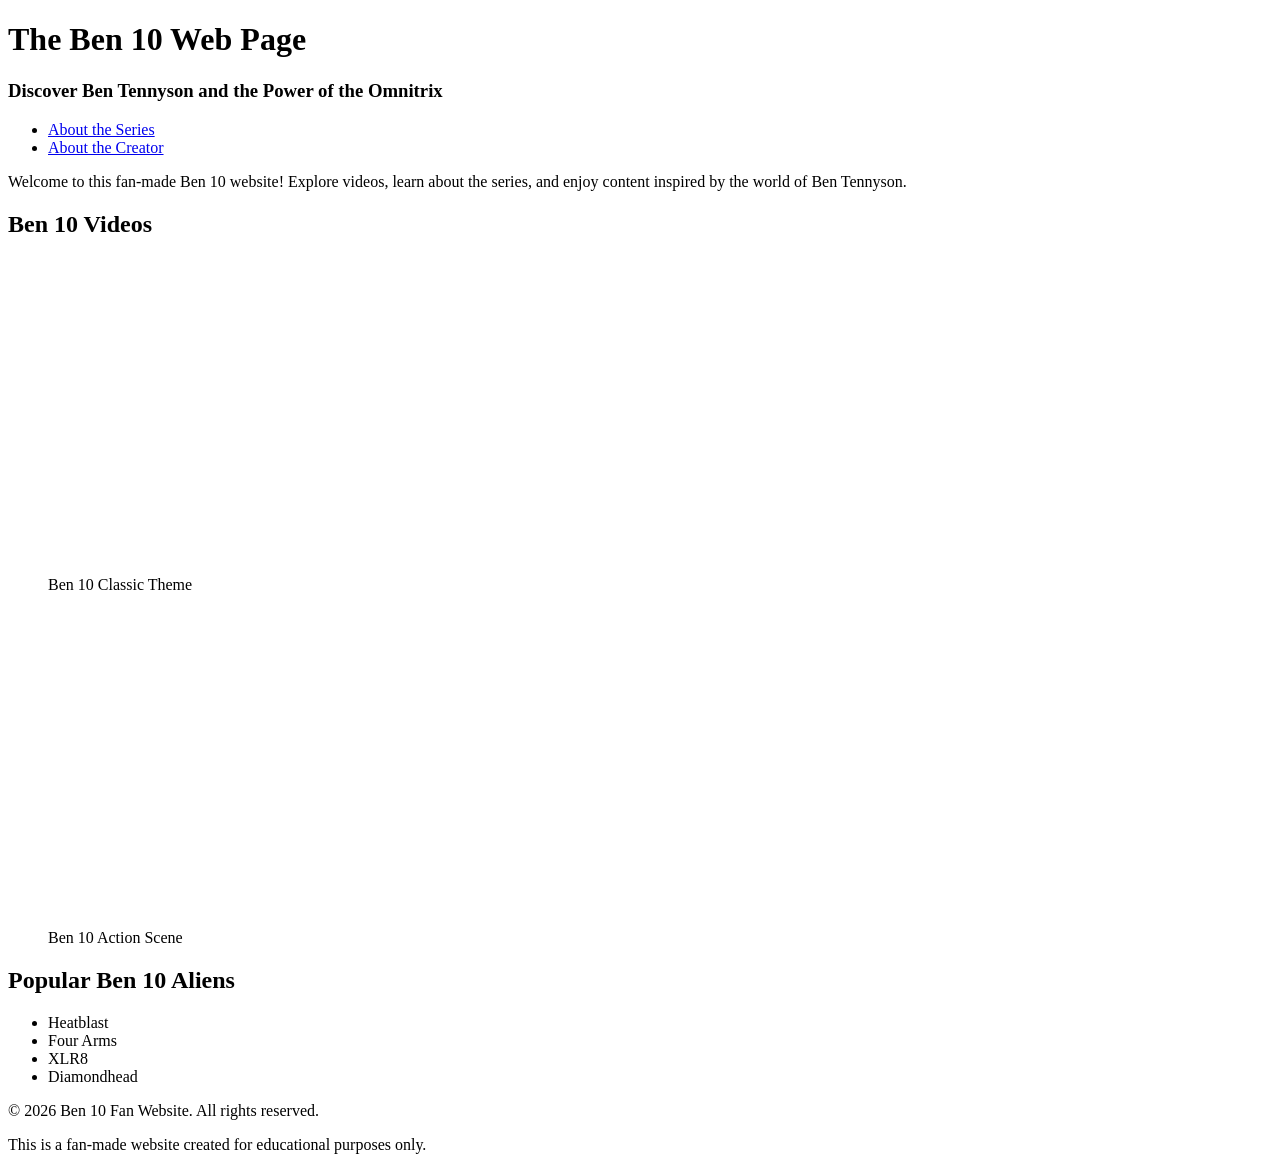
==== Ben 10/index.html @ e2be4060 "Add files via upload" ====
<!DOCTYPE html>
<html lang="en">
<head>
    <meta charset="UTF-8">
    <meta name="viewport" content="width=device-width, initial-scale=1.0">
    <title>The Ben 10 Web Page</title>
</head>
<body>

    <header>
        <h1>The Ben 10 Web Page</h1>
        <h3>Discover Ben Tennyson and the Power of the Omnitrix</h3>

        <nav>
            <ul>
                <li><a href="about.html" target="_blank">About the Series</a></li>
                <li><a href="about2.html"target="_blank">About the Creator</a></li>
            </ul>
        </nav>

        <p>
            Welcome to this fan-made Ben 10 website! Explore videos, learn about
            the series, and enjoy content inspired by the world of Ben Tennyson.
        </p>
    </header>

    <main>

        <section>
            <h2>Ben 10 Videos</h2>

            <figure>
                <iframe width="560" height="315"
                    src="https://www.youtube.com/embed/146wAzknjmM"
                    title="Ben 10 Video"
                    frameborder="0"
                    allow="accelerometer; autoplay; clipboard-write; encrypted-media; gyroscope; picture-in-picture"
                    allowfullscreen>
                </iframe>
                <figcaption>Ben 10 Classic Theme</figcaption>
            </figure>

            <figure>
                <iframe width="560" height="315"
                    src="https://www.youtube.com/embed/BGtFljqEHNE"
                    title="Ben 10 Video"
                    frameborder="0"
                    allow="accelerometer; autoplay; clipboard-write; encrypted-media; gyroscope; picture-in-picture"
                    allowfullscreen>
                </iframe>
                <figcaption>Ben 10 Action Scene</figcaption>
            </figure>

        </section>

        <section>
            <h2>Popular Ben 10 Aliens</h2>
            <ul>
                <li>Heatblast</li>
                <li>Four Arms</li>
                <li>XLR8</li>
                <li>Diamondhead</li>
            </ul>
        </section>

    </main>

    <footer>
        <p>© 2026 Ben 10 Fan Website. All rights reserved.</p>
        <p>This is a fan-made website created for educational purposes only.</p>
    </footer>

</body>
</html>
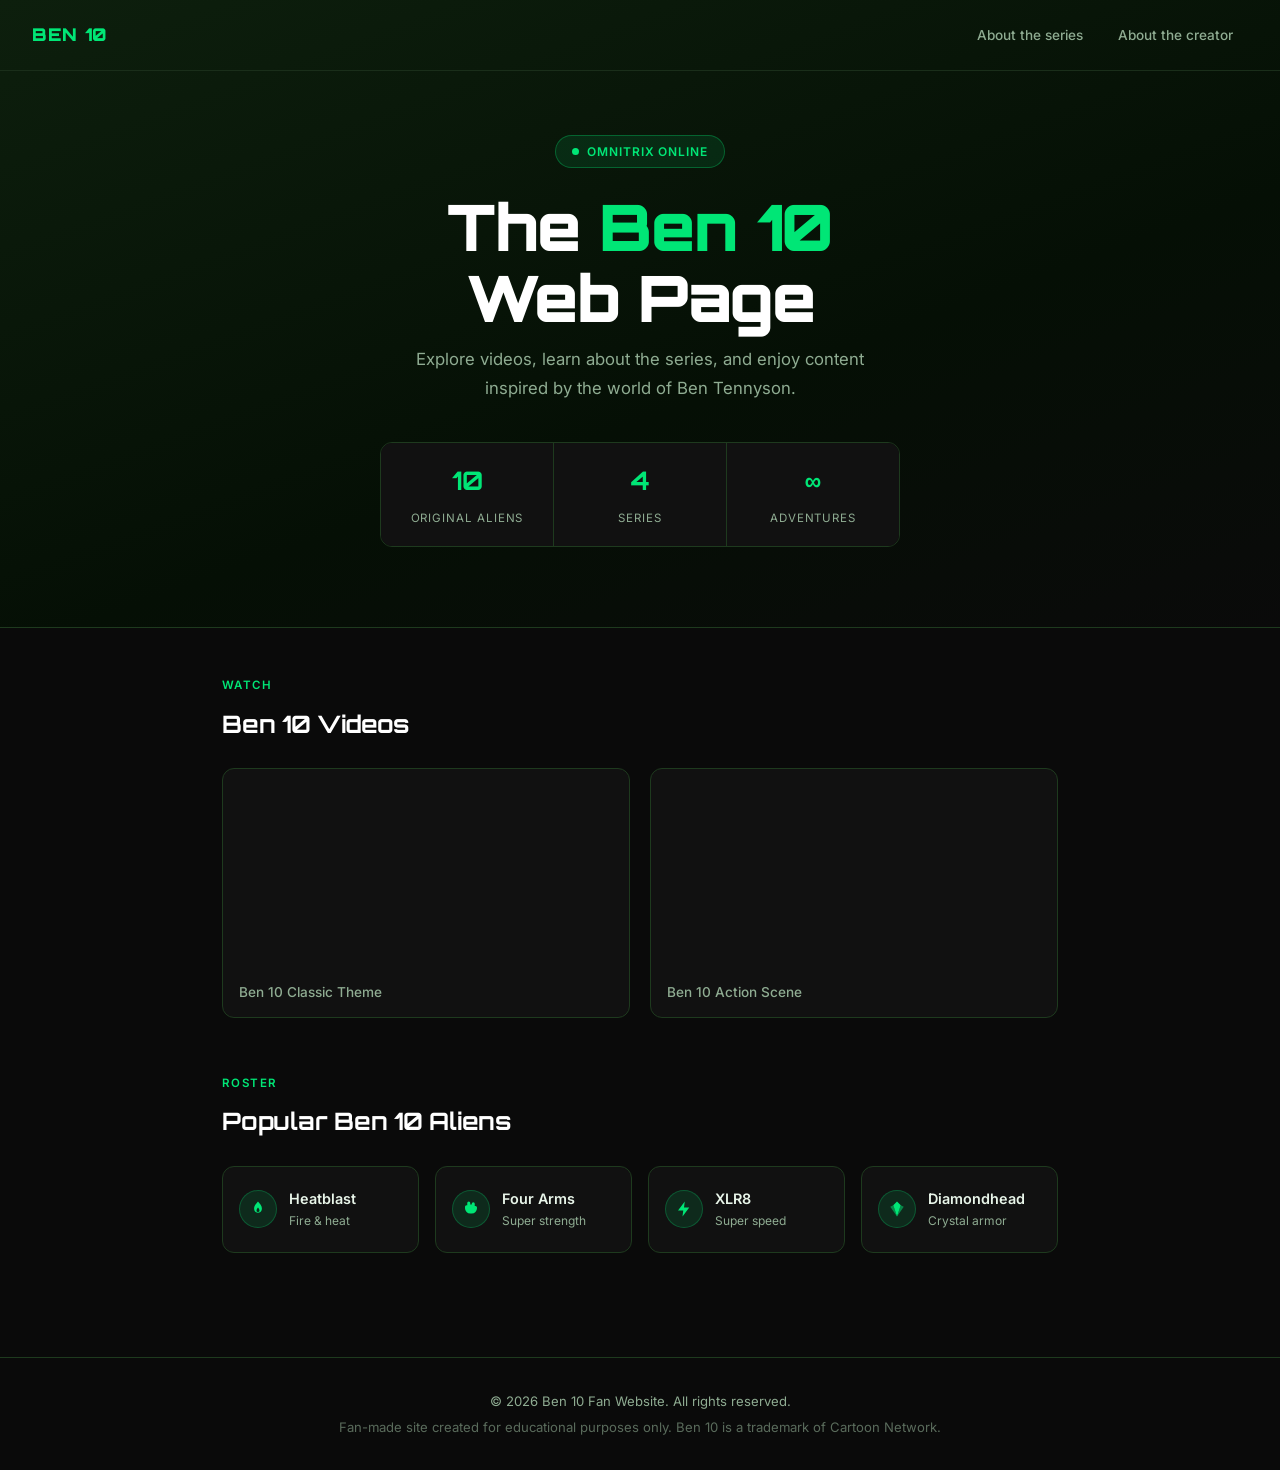
==== commit 9dd462b5: "Add files via upload" ====
--- a/Ben 10/index.html
+++ b/Ben 10/index.html
@@ -1,74 +1,433 @@
 <!DOCTYPE html>
 <html lang="en">
 <head>
-    <meta charset="UTF-8">
-    <meta name="viewport" content="width=device-width, initial-scale=1.0">
-    <title>The Ben 10 Web Page</title>
+  <meta charset="UTF-8" />
+  <meta name="viewport" content="width=device-width, initial-scale=1.0" />
+  <title>The Ben 10 Web Page</title>
+  <link href="https://fonts.googleapis.com/css2?family=Orbitron:wght@700;900&family=Inter:wght@400;500;600&display=swap" rel="stylesheet" />
+  <style>
+    *, *::before, *::after { box-sizing: border-box; margin: 0; padding: 0; }
+
+    :root {
+      --green:    #00e676;
+      --green-dark: #00c853;
+      --green-dim: #1b5e20;
+      --black:    #0a0a0a;
+      --card-bg:  #111111;
+      --card-border: #1e3a1e;
+      --text:     #e8f5e9;
+      --muted:    #8fac92;
+      --white:    #ffffff;
+    }
+
+    body {
+      background: var(--black);
+      color: var(--text);
+      font-family: 'Inter', sans-serif;
+      line-height: 1.7;
+      min-height: 100vh;
+    }
+
+    /* ── HEADER ── */
+    header {
+      background: linear-gradient(160deg, #0d1f0d 0%, #050f05 60%, #0a0a0a 100%);
+      border-bottom: 1px solid var(--card-border);
+      padding: 0 0 3rem;
+    }
+
+    .top-bar {
+      display: flex;
+      align-items: center;
+      justify-content: space-between;
+      padding: 1.25rem 2rem;
+      border-bottom: 1px solid #1a2e1a;
+    }
+
+    .logo {
+      font-family: 'Orbitron', monospace;
+      font-weight: 900;
+      font-size: 1.1rem;
+      color: var(--green);
+      letter-spacing: 0.05em;
+      text-decoration: none;
+    }
+
+    nav ul {
+      list-style: none;
+      display: flex;
+      gap: 0.25rem;
+    }
+
+    nav ul li a {
+      text-decoration: none;
+      color: var(--muted);
+      font-size: 0.85rem;
+      font-weight: 500;
+      padding: 0.4rem 0.9rem;
+      border-radius: 6px;
+      border: 1px solid transparent;
+      transition: color 0.2s, border-color 0.2s, background 0.2s;
+    }
+
+    nav ul li a:hover {
+      color: var(--green);
+      border-color: var(--green-dim);
+      background: rgba(0, 230, 118, 0.06);
+    }
+
+    /* ── HERO ── */
+    .hero {
+      text-align: center;
+      padding: 4rem 2rem 2rem;
+    }
+
+    .omnitrix-badge {
+      display: inline-flex;
+      align-items: center;
+      gap: 0.5rem;
+      background: rgba(0, 230, 118, 0.1);
+      border: 1px solid rgba(0, 230, 118, 0.3);
+      border-radius: 100px;
+      padding: 0.35rem 1rem;
+      font-size: 0.75rem;
+      font-weight: 600;
+      color: var(--green);
+      letter-spacing: 0.08em;
+      text-transform: uppercase;
+      margin-bottom: 1.5rem;
+    }
+
+    .omnitrix-dot {
+      width: 7px;
+      height: 7px;
+      border-radius: 50%;
+      background: var(--green);
+      animation: pulse 2s infinite;
+    }
+
+    @keyframes pulse {
+      0%, 100% { opacity: 1; }
+      50% { opacity: 0.3; }
+    }
+
+    h1 {
+      font-family: 'Orbitron', monospace;
+      font-weight: 900;
+      font-size: clamp(2.2rem, 6vw, 4rem);
+      color: var(--white);
+      line-height: 1.1;
+      letter-spacing: -0.02em;
+      margin-bottom: 0.75rem;
+    }
+
+    h1 span {
+      color: var(--green);
+    }
+
+    .hero-sub {
+      color: var(--muted);
+      font-size: 1.05rem;
+      max-width: 480px;
+      margin: 0 auto 2.5rem;
+    }
+
+    /* ── ALIEN STATS ── */
+    .stats-row {
+      display: flex;
+      justify-content: center;
+      gap: 0;
+      max-width: 520px;
+      margin: 0 auto;
+      border: 1px solid var(--card-border);
+      border-radius: 12px;
+      overflow: hidden;
+    }
+
+    .stat {
+      flex: 1;
+      padding: 1rem;
+      text-align: center;
+      border-right: 1px solid var(--card-border);
+      background: var(--card-bg);
+    }
+
+    .stat:last-child { border-right: none; }
+
+    .stat-num {
+      font-family: 'Orbitron', monospace;
+      font-weight: 700;
+      font-size: 1.6rem;
+      color: var(--green);
+      display: block;
+    }
+
+    .stat-label {
+      font-size: 0.72rem;
+      color: var(--muted);
+      text-transform: uppercase;
+      letter-spacing: 0.08em;
+    }
+
+    /* ── MAIN ── */
+    main {
+      max-width: 900px;
+      margin: 0 auto;
+      padding: 3rem 2rem;
+    }
+
+    section {
+      margin-bottom: 3.5rem;
+    }
+
+    .section-eyebrow {
+      font-size: 0.72rem;
+      font-weight: 600;
+      color: var(--green);
+      letter-spacing: 0.12em;
+      text-transform: uppercase;
+      margin-bottom: 0.5rem;
+    }
+
+    h2 {
+      font-family: 'Orbitron', monospace;
+      font-weight: 700;
+      font-size: 1.5rem;
+      color: var(--white);
+      margin-bottom: 1.5rem;
+      letter-spacing: -0.01em;
+    }
+
+    /* ── VIDEO GRID ── */
+    .video-grid {
+      display: grid;
+      grid-template-columns: repeat(auto-fit, minmax(280px, 1fr));
+      gap: 1.25rem;
+    }
+
+    .video-card {
+      background: var(--card-bg);
+      border: 1px solid var(--card-border);
+      border-radius: 12px;
+      overflow: hidden;
+      transition: border-color 0.2s, transform 0.2s;
+    }
+
+    .video-card:hover {
+      border-color: var(--green-dim);
+      transform: translateY(-2px);
+    }
+
+    .video-card iframe {
+      width: 100%;
+      height: 200px;
+      display: block;
+      border: none;
+    }
+
+    figcaption {
+      padding: 0.75rem 1rem;
+      font-size: 0.85rem;
+      color: var(--muted);
+      font-weight: 500;
+    }
+
+    /* ── ALIENS GRID ── */
+    .aliens-grid {
+      display: grid;
+      grid-template-columns: repeat(auto-fit, minmax(180px, 1fr));
+      gap: 1rem;
+    }
+
+    .alien-card {
+      background: var(--card-bg);
+      border: 1px solid var(--card-border);
+      border-radius: 12px;
+      padding: 1.25rem 1rem;
+      display: flex;
+      align-items: center;
+      gap: 0.75rem;
+      transition: border-color 0.2s, background 0.2s;
+    }
+
+    .alien-card:hover {
+      border-color: var(--green-dim);
+      background: #131f13;
+    }
+
+    .alien-icon {
+      width: 38px;
+      height: 38px;
+      border-radius: 50%;
+      background: rgba(0, 230, 118, 0.12);
+      border: 1px solid rgba(0, 230, 118, 0.25);
+      display: flex;
+      align-items: center;
+      justify-content: center;
+      flex-shrink: 0;
+    }
+
+    .alien-icon svg {
+      width: 18px;
+      height: 18px;
+      fill: var(--green);
+    }
+
+    .alien-name {
+      font-weight: 600;
+      font-size: 0.9rem;
+      color: var(--text);
+    }
+
+    .alien-power {
+      font-size: 0.75rem;
+      color: var(--muted);
+    }
+
+    /* ── FOOTER ── */
+    footer {
+      border-top: 1px solid var(--card-border);
+      padding: 2rem;
+      text-align: center;
+      color: var(--muted);
+      font-size: 0.82rem;
+    }
+
+    footer p + p {
+      margin-top: 0.25rem;
+      opacity: 0.6;
+    }
+
+    /* ── RESPONSIVE ── */
+    @media (max-width: 600px) {
+      .top-bar { padding: 1rem; }
+      .hero { padding: 2.5rem 1.25rem 1.5rem; }
+      main { padding: 2rem 1.25rem; }
+    }
+  </style>
 </head>
 <body>
 
-    <header>
-        <h1>The Ben 10 Web Page</h1>
-        <h3>Discover Ben Tennyson and the Power of the Omnitrix</h3>
-
-        <nav>
-            <ul>
-                <li><a href="about.html" target="_blank">About the Series</a></li>
-                <li><a href="about2.html"target="_blank">About the Creator</a></li>
-            </ul>
-        </nav>
-
-        <p>
-            Welcome to this fan-made Ben 10 website! Explore videos, learn about
-            the series, and enjoy content inspired by the world of Ben Tennyson.
-        </p>
-    </header>
-
-    <main>
-
-        <section>
-            <h2>Ben 10 Videos</h2>
-
-            <figure>
-                <iframe width="560" height="315"
-                    src="https://www.youtube.com/embed/146wAzknjmM"
-                    title="Ben 10 Video"
-                    frameborder="0"
-                    allow="accelerometer; autoplay; clipboard-write; encrypted-media; gyroscope; picture-in-picture"
-                    allowfullscreen>
-                </iframe>
-                <figcaption>Ben 10 Classic Theme</figcaption>
-            </figure>
-
-            <figure>
-                <iframe width="560" height="315"
-                    src="https://www.youtube.com/embed/BGtFljqEHNE"
-                    title="Ben 10 Video"
-                    frameborder="0"
-                    allow="accelerometer; autoplay; clipboard-write; encrypted-media; gyroscope; picture-in-picture"
-                    allowfullscreen>
-                </iframe>
-                <figcaption>Ben 10 Action Scene</figcaption>
-            </figure>
-
-        </section>
-
-        <section>
-            <h2>Popular Ben 10 Aliens</h2>
-            <ul>
-                <li>Heatblast</li>
-                <li>Four Arms</li>
-                <li>XLR8</li>
-                <li>Diamondhead</li>
-            </ul>
-        </section>
-
-    </main>
-
-    <footer>
-        <p>© 2026 Ben 10 Fan Website. All rights reserved.</p>
-        <p>This is a fan-made website created for educational purposes only.</p>
-    </footer>
+  <header>
+    <div class="top-bar">
+      <a class="logo" href="index.html">BEN&nbsp;10</a>
+      <nav>
+        <ul>
+          <li><a href="about.html">About the series</a></li>
+          <li><a href="about2.html">About the creator</a></li>
+        </ul>
+      </nav>
+    </div>
+
+    <div class="hero">
+      <div class="omnitrix-badge">
+        <span class="omnitrix-dot"></span>
+        Omnitrix Online
+      </div>
+      <h1>The <span>Ben 10</span><br>Web Page</h1>
+      <p class="hero-sub">Explore videos, learn about the series, and enjoy content inspired by the world of Ben Tennyson.</p>
+
+      <div class="stats-row">
+        <div class="stat">
+          <span class="stat-num">10</span>
+          <span class="stat-label">Original aliens</span>
+        </div>
+        <div class="stat">
+          <span class="stat-num">4</span>
+          <span class="stat-label">Series</span>
+        </div>
+        <div class="stat">
+          <span class="stat-num">∞</span>
+          <span class="stat-label">Adventures</span>
+        </div>
+      </div>
+    </div>
+  </header>
+
+  <main>
+
+    <section>
+      <p class="section-eyebrow">Watch</p>
+      <h2>Ben 10 Videos</h2>
+      <div class="video-grid">
+        <figure class="video-card">
+          <iframe
+            src="https://www.youtube.com/embed/146wAzknjmM"
+            title="Ben 10 Classic Theme"
+            allow="accelerometer; autoplay; clipboard-write; encrypted-media; gyroscope; picture-in-picture"
+            allowfullscreen>
+          </iframe>
+          <figcaption>Ben 10 Classic Theme</figcaption>
+        </figure>
+        <figure class="video-card">
+          <iframe
+            src="https://www.youtube.com/embed/BGtFljqEHNE"
+            title="Ben 10 Action Scene"
+            allow="accelerometer; autoplay; clipboard-write; encrypted-media; gyroscope; picture-in-picture"
+            allowfullscreen>
+          </iframe>
+          <figcaption>Ben 10 Action Scene</figcaption>
+        </figure>
+      </div>
+    </section>
+
+    <section>
+      <p class="section-eyebrow">Roster</p>
+      <h2>Popular Ben 10 Aliens</h2>
+      <div class="aliens-grid">
+
+        <div class="alien-card">
+          <div class="alien-icon">
+            <!-- fire icon -->
+            <svg viewBox="0 0 24 24" xmlns="http://www.w3.org/2000/svg"><path d="M12 2C9 6 6 8 7 13c.5 2.5 2.5 4 5 4s4.5-1.5 5-4c1-5-2-7-5-11zm0 14a2 2 0 0 1-2-2c0-2 2-4 2-4s2 2 2 4a2 2 0 0 1-2 2z"/></svg>
+          </div>
+          <div>
+            <div class="alien-name">Heatblast</div>
+            <div class="alien-power">Fire & heat</div>
+          </div>
+        </div>
+
+        <div class="alien-card">
+          <div class="alien-icon">
+            <!-- fist icon -->
+            <svg viewBox="0 0 24 24" xmlns="http://www.w3.org/2000/svg"><path d="M18 8h-1V5a2 2 0 0 0-4 0v1h-2V4a2 2 0 0 0-4 0v3H6a2 2 0 0 0-2 2v2a7 7 0 0 0 7 7h2a7 7 0 0 0 7-7V10a2 2 0 0 0-2-2z"/></svg>
+          </div>
+          <div>
+            <div class="alien-name">Four Arms</div>
+            <div class="alien-power">Super strength</div>
+          </div>
+        </div>
+
+        <div class="alien-card">
+          <div class="alien-icon">
+            <!-- lightning icon -->
+            <svg viewBox="0 0 24 24" xmlns="http://www.w3.org/2000/svg"><path d="M13 2L4 14h7l-1 8 9-12h-7z"/></svg>
+          </div>
+          <div>
+            <div class="alien-name">XLR8</div>
+            <div class="alien-power">Super speed</div>
+          </div>
+        </div>
+
+        <div class="alien-card">
+          <div class="alien-icon">
+            <!-- diamond icon -->
+            <svg viewBox="0 0 24 24" xmlns="http://www.w3.org/2000/svg"><path d="M12 2l5 5-5 15-5-15z"/><path d="M3 9l4-2 5 15L3 9zm18 0l-4-2-5 15L21 9z" opacity="0.5"/></svg>
+          </div>
+          <div>
+            <div class="alien-name">Diamondhead</div>
+            <div class="alien-power">Crystal armor</div>
+          </div>
+        </div>
+
+      </div>
+    </section>
+
+  </main>
+
+  <footer>
+    <p>© 2026 Ben 10 Fan Website. All rights reserved.</p>
+    <p>Fan-made site created for educational purposes only. Ben 10 is a trademark of Cartoon Network.</p>
+  </footer>
 
 </body>
-</html>
+</html>
